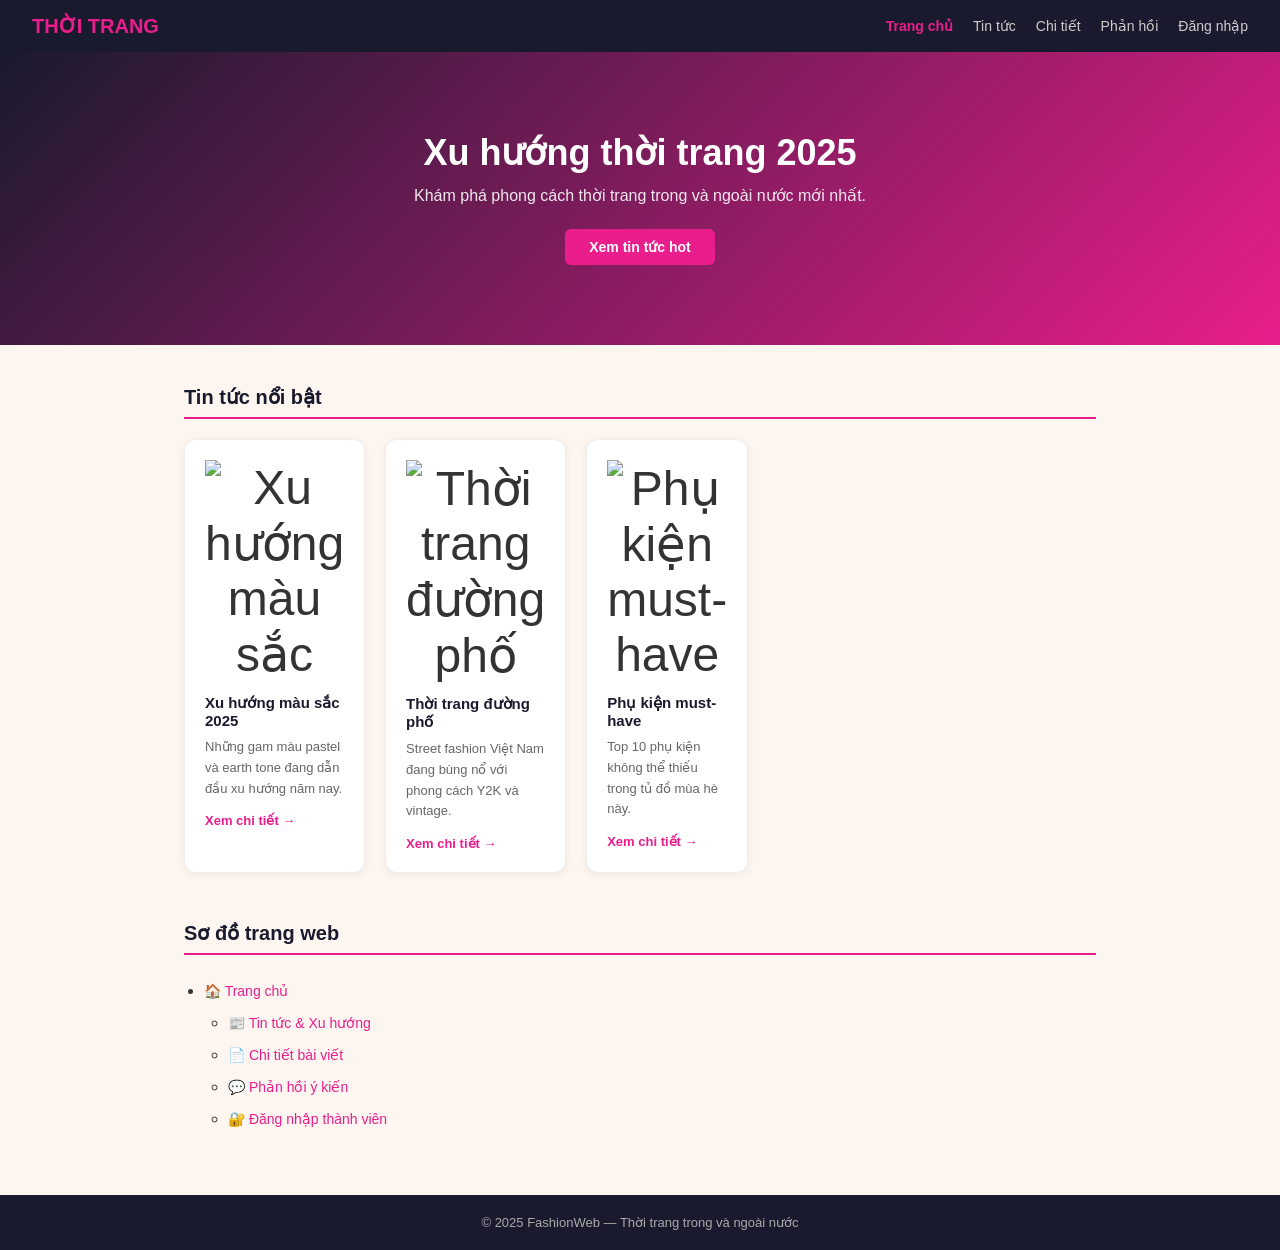
==== index.html @ de52cd6a "Update index.html" ====
<!DOCTYPE html>
<html lang="vi">
<head>
  <meta charset="UTF-8">
  <meta name="viewport" content="width=device-width, initial-scale=1.0">
  <title>FashionWeb - Trang chủ</title>
  <link rel="stylesheet" href="css/style.css">
</head>
<body>

  <header class="site-header">
    <div class="brand">THỜI TRANG</div>
    <nav class="main-nav">
      <a href="index.html" class="active">Trang chủ</a>
      <a href="news.html">Tin tức</a>
      <a href="detail.html">Chi tiết</a>
      <a href="comment.html">Phản hồi</a>
      <a href="login.html">Đăng nhập</a>
    </nav>
  </header>

  <section class="hero">
    <h1>Xu hướng thời trang 2025</h1>
    <p>Khám phá phong cách thời trang trong và ngoài nước mới nhất.</p>
    <a href="news.html" class="btn">Xem tin tức hot</a>
  </section>

  <main class="container">

    <section class="section">
      <h2>Tin tức nổi bật</h2>
      <div class="card-grid">
        <div class="card-grid">
        <div class="card">
          <div class="card-img"><img src="vay-thoi-trang.jpg" alt="Xu hướng màu sắc"></div>
          <h3>Xu hướng màu sắc 2025</h3>
          <p>Những gam màu pastel và earth tone đang dẫn đầu xu hướng năm nay.</p>
          <a href="detail.html" class="btn-link">Xem chi tiết →</a>
        </div>
        <div class="card">
          <div class="card-img"><img src="giay-streetwear.jpg" alt="Thời trang đường phố"></div>
          <h3>Thời trang đường phố</h3>
          <p>Street fashion Việt Nam đang bùng nổ với phong cách Y2K và vintage.</p>
          <a href="detail.html" class="btn-link">Xem chi tiết →</a>
        </div>
        <div class="card">
          <div class="card-img"><img src="mu-phu-kien.jpg" alt="Phụ kiện must-have"></div>
          <h3>Phụ kiện must-have</h3>
          <p>Top 10 phụ kiện không thể thiếu trong tủ đồ mùa hè này.</p>
          <a href="detail.html" class="btn-link">Xem chi tiết →</a>
        </div>
      </div>
    </section>

    <section class="section">
      <h2>Sơ đồ trang web</h2>
      <ul class="sitemap">
        <li><a href="index.html">🏠 Trang chủ</a>
          <ul>
            <li><a href="news.html">📰 Tin tức & Xu hướng</a></li>
            <li><a href="detail.html">📄 Chi tiết bài viết</a></li>
            <li><a href="comment.html">💬 Phản hồi ý kiến</a></li>
            <li><a href="login.html">🔐 Đăng nhập thành viên</a></li>
          </ul>
        </li>
      </ul>
    </section>

  </main>

  <footer class="site-footer">
    <p>© 2025 FashionWeb — Thời trang trong và ngoài nước</p>
  </footer>

  <script src="https://code.jquery.com/jquery-3.7.1.min.js"></script>
  <script src="js/script.js"></script>
</body>
</html>
---- css/style.css ----
* {
  box-sizing: border-box;
  margin: 0;
  padding: 0;
}

body {
  font-family: Arial, sans-serif;
  background: #fdf6f0;
  color: #333;
}

/* Header */
.site-header {
  background: #1a1a2e;
  color: #fff;
  padding: 14px 32px;
  display: flex;
  justify-content: space-between;
  align-items: center;
  position: sticky;
  top: 0;
  z-index: 100;
}

.brand {
  font-size: 20px;
  font-weight: bold;
  color: #e91e8c;
}

.main-nav {
  display: flex;
  gap: 20px;
}

.main-nav a {
  color: #ccc;
  text-decoration: none;
  font-size: 14px;
  transition: color 0.2s;
}

.main-nav a:hover,
.main-nav a.active {
  color: #e91e8c;
  font-weight: bold;
}

/* Hero */
.hero {
  background: linear-gradient(135deg, #1a1a2e, #e91e8c);
  color: #fff;
  text-align: center;
  padding: 80px 32px;
}

.hero h1 {
  font-size: 36px;
  margin-bottom: 12px;
}

.hero p {
  font-size: 16px;
  opacity: 0.9;
  margin-bottom: 24px;
}

/* Container */
.container {
  max-width: 960px;
  margin: 40px auto;
  padding: 0 24px;
}

.page-title {
  font-size: 26px;
  color: #1a1a2e;
  margin-bottom: 24px;
  border-left: 4px solid #e91e8c;
  padding-left: 12px;
}

.section {
  margin-bottom: 48px;
}

.section h2 {
  font-size: 20px;
  color: #1a1a2e;
  margin-bottom: 20px;
  border-bottom: 2px solid #e91e8c;
  padding-bottom: 8px;
}

/* Buttons */
.btn {
  display: inline-block;
  padding: 10px 24px;
  background: #e91e8c;
  color: #fff;
  border: none;
  border-radius: 6px;
  font-size: 14px;
  font-weight: bold;
  cursor: pointer;
  text-decoration: none;
  transition: background 0.2s;
}

.btn:hover {
  background: #c2185b;
}

.btn-link {
  color: #e91e8c;
  text-decoration: none;
  font-size: 13px;
  font-weight: bold;
}

.btn-link:hover {
  text-decoration: underline;
}

/* Card grid */
.card-grid {
  display: grid;
  grid-template-columns: repeat(3, 1fr);
  gap: 20px;
}

.card {
  background: #fff;
  border: 1px solid #eee;
  border-radius: 12px;
  padding: 20px;
  box-shadow: 0 2px 8px rgba(0,0,0,0.06);
  transition: transform 0.2s;
}

.card:hover {
  transform: translateY(-4px);
}

.card-img {
  font-size: 48px;
  text-align: center;
  margin-bottom: 12px;
}

.card h3 {
  font-size: 15px;
  color: #1a1a2e;
  margin-bottom: 8px;
}

.card p {
  font-size: 13px;
  color: #666;
  line-height: 1.6;
  margin-bottom: 12px;
}

/* Sitemap */
.sitemap {
  padding-left: 20px;
  line-height: 2;
}

.sitemap ul {
  padding-left: 24px;
}

.sitemap a {
  color: #e91e8c;
  text-decoration: none;
  font-size: 14px;
}

.sitemap a:hover {
  text-decoration: underline;
}

/* Filter */
.filter-bar {
  display: flex;
  gap: 10px;
  flex-wrap: wrap;
  margin-bottom: 24px;
}

.filter-btn {
  padding: 7px 18px;
  border: 2px solid #1a1a2e;
  border-radius: 20px;
  background: transparent;
  color: #1a1a2e;
  font-size: 13px;
  font-weight: bold;
  cursor: pointer;
  transition: all 0.2s;
}

.filter-btn:hover,
.filter-btn.active-filter {
  background: #e91e8c;
  border-color: #e91e8c;
  color: #fff;
}

/* News grid */
.news-grid {
  display: grid;
  grid-template-columns: repeat(2, 1fr);
  gap: 20px;
}

.news-card {
  background: #fff;
  border: 1px solid #eee;
  border-radius: 12px;
  overflow: hidden;
  box-shadow: 0 2px 8px rgba(0,0,0,0.06);
  transition: transform 0.2s;
}

.news-card:hover {
  transform: translateY(-4px);
}

.news-img {
  background: #fce4ec;
  font-size: 48px;
  text-align: center;
  padding: 24px;
}

.news-body {
  padding: 16px;
}

.news-tag {
  background: #e91e8c;
  color: #fff;
  font-size: 11px;
  padding: 2px 8px;
  border-radius: 10px;
  margin-bottom: 8px;
  display: inline-block;
}

.news-body h3 {
  font-size: 15px;
  color: #1a1a2e;
  margin: 8px 0;
}

.news-body p {
  font-size: 13px;
  color: #666;
  line-height: 1.6;
  margin-bottom: 10px;
}

/* Article */
.article {
  background: #fff;
  border-radius: 12px;
  padding: 32px;
  box-shadow: 0 2px 12px rgba(0,0,0,0.07);
}

.article-title {
  font-size: 28px;
  color: #1a1a2e;
  margin-bottom: 8px;
}

.article-meta {
  font-size: 13px;
  color: #999;
  margin-bottom: 20px;
}

.article-img {
  background: #fce4ec;
  font-size: 80px;
  text-align: center;
  padding: 40px;
  border-radius: 10px;
  margin-bottom: 24px;
}

.article-body h2 {
  font-size: 18px;
  color: #e91e8c;
  margin: 20px 0 8px;
}

.article-body p {
  font-size: 14px;
  color: #555;
  line-height: 1.8;
  margin-bottom: 12px;
}

.article-related {
  background: #fdf6f0;
  border-radius: 8px;
  padding: 16px 20px;
  margin: 24px 0;
}

.article-related h3 {
  font-size: 15px;
  color: #1a1a2e;
  margin-bottom: 10px;
}

.article-related ul {
  padding-left: 18px;
}

.article-related li {
  margin-bottom: 6px;
}

.article-related a {
  color: #e91e8c;
  text-decoration: none;
  font-size: 14px;
}

.article-actions {
  display: flex;
  gap: 12px;
  margin-top: 20px;
}

/* Comment */
.comment-wrapper {
  display: grid;
  grid-template-columns: 1fr 1fr;
  gap: 32px;
}

.comment-form {
  background: #fff;
  border-radius: 12px;
  padding: 24px;
  box-shadow: 0 2px 8px rgba(0,0,0,0.06);
  display: flex;
  flex-direction: column;
  gap: 10px;
}

.comment-form label {
  font-size: 13px;
  font-weight: bold;
  color: #1a1a2e;
}

.comment-form input,
.comment-form select,
.comment-form textarea {
  padding: 8px 12px;
  border: 1px solid #ddd;
  border-radius: 6px;
  font-size: 14px;
  font-family: inherit;
}

.comment-form input[type="submit"] {
  background: #e91e8c;
  color: #fff;
  border: none;
  cursor: pointer;
  font-weight: bold;
  transition: background 0.2s;
}

.comment-form input[type="submit"]:hover {
  background: #c2185b;
}

#formMsg {
  font-size: 13px;
  font-weight: bold;
  min-height: 16px;
}

.comment-list h3 {
  font-size: 16px;
  color: #1a1a2e;
  margin-bottom: 16px;
  border-bottom: 2px solid #e91e8c;
  padding-bottom: 8px;
}

.comment-item {
  background: #fff;
  border-radius: 10px;
  padding: 14px 16px;
  margin-bottom: 12px;
  box-shadow: 0 2px 6px rgba(0,0,0,0.05);
}

.comment-author {
  font-weight: bold;
  color: #1a1a2e;
  font-size: 14px;
  margin-bottom: 4px;
}

.comment-topic {
  font-size: 12px;
  color: #e91e8c;
  margin-bottom: 6px;
}

.comment-text {
  font-size: 13px;
  color: #555;
  line-height: 1.6;
}

/* Login */
.login-box {
  max-width: 420px;
  margin: 0 auto;
  background: #fff;
  border-radius: 16px;
  padding: 36px;
  box-shadow: 0 4px 20px rgba(0,0,0,0.08);
  text-align: center;
}

.login-box h1 {
  font-size: 24px;
  color: #1a1a2e;
  margin-bottom: 8px;
}

.login-box > p {
  font-size: 13px;
  color: #888;
  margin-bottom: 24px;
}

.login-form {
  display: flex;
  flex-direction: column;
  gap: 10px;
  text-align: left;
}

.login-form label {
  font-size: 13px;
  font-weight: bold;
  color: #1a1a2e;
}

.login-form input[type="text"],
.login-form input[type="password"] {
  padding: 10px 12px;
  border: 1px solid #ddd;
  border-radius: 8px;
  font-size: 14px;
  width: 100%;
}

.login-options {
  display: flex;
  justify-content: space-between;
  align-items: center;
  font-size: 13px;
}

.login-options a {
  color: #e91e8c;
  text-decoration: none;
}

.login-form input[type="submit"] {
  background: #e91e8c;
  color: #fff;
  border: none;
  padding: 12px;
  border-radius: 8px;
  font-size: 15px;
  font-weight: bold;
  cursor: pointer;
  width: 100%;
  transition: background 0.2s;
}

.login-form input[type="submit"]:hover {
  background: #c2185b;
}

#loginMsg {
  font-size: 13px;
  font-weight: bold;
  min-height: 16px;
  text-align: center;
}

.register-link {
  margin-top: 16px;
  font-size: 13px;
  color: #888;
}

.register-link a {
  color: #e91e8c;
  text-decoration: none;
  font-weight: bold;
}

/* Footer */
.site-footer {
  background: #1a1a2e;
  color: #aaa;
  text-align: center;
  padding: 20px;
  font-size: 13px;
  margin-top: 60px;
}

/* Responsive */
@media (max-width: 768px) {
  .card-grid { grid-template-columns: 1fr; }
  .news-grid { grid-template-columns: 1fr; }
  .comment-wrapper { grid-template-columns: 1fr; }
  .site-header { flex-direction: column; gap: 12px; }
  .main-nav { flex-wrap: wrap; justify-content: center; }
}
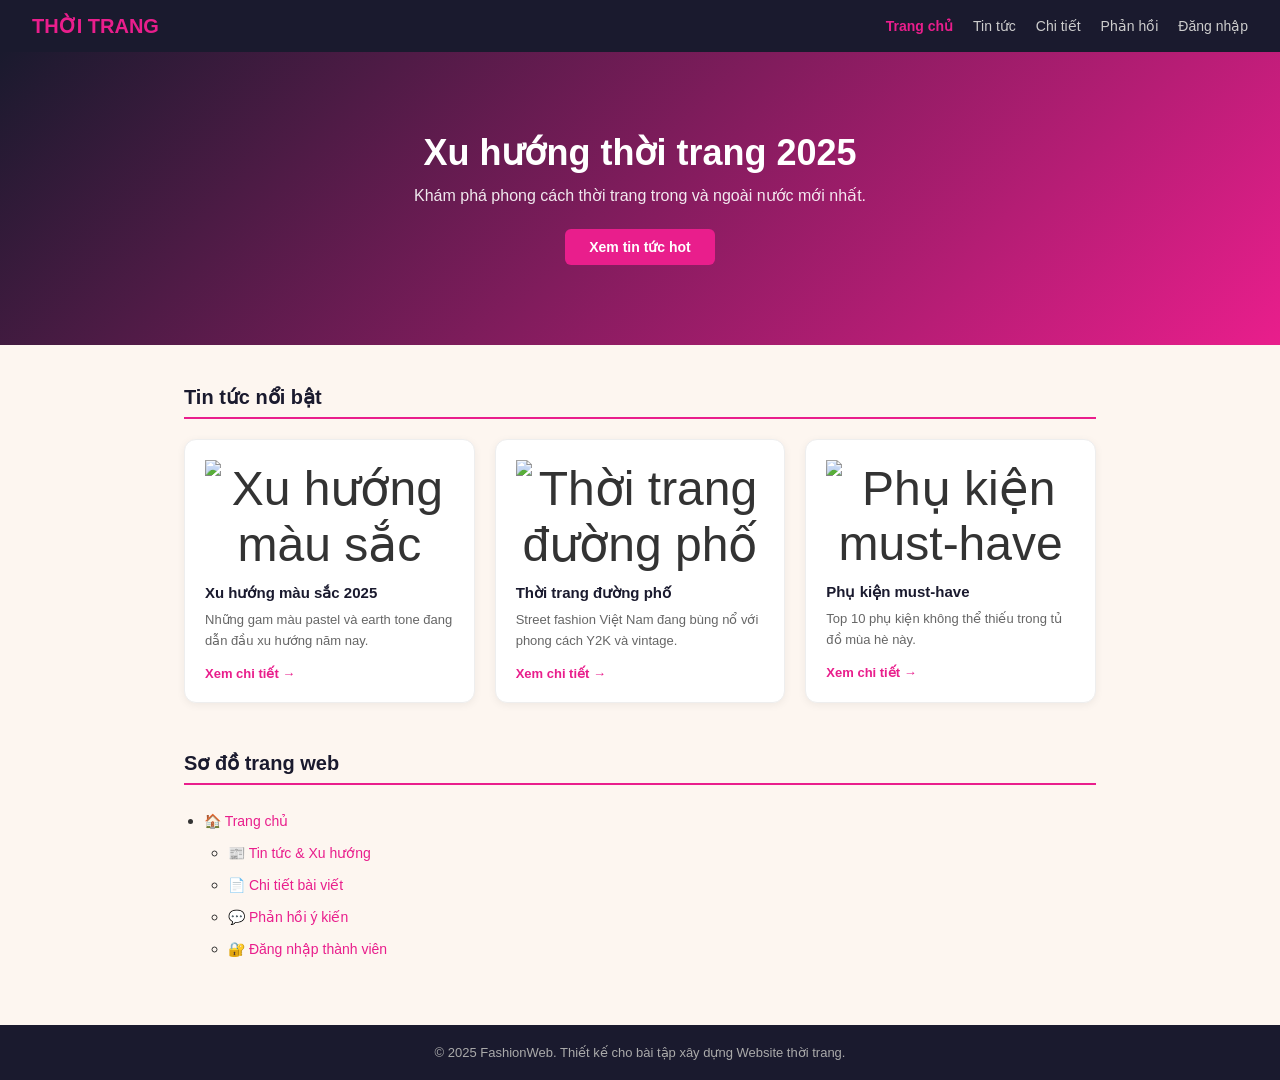
==== commit f5c35c5b: "Update index.html" ====
--- a/index.html
+++ b/index.html
@@ -30,21 +30,26 @@
     <section class="section">
       <h2>Tin tức nổi bật</h2>
       <div class="card-grid">
-        <div class="card-grid">
         <div class="card">
-          <div class="card-img"><img src="vay-thoi-trang.jpg" alt="Xu hướng màu sắc"></div>
+          <div class="card-img">
+            <img src="vay-thoi-trang.jpg" alt="Xu hướng màu sắc">
+          </div>
           <h3>Xu hướng màu sắc 2025</h3>
           <p>Những gam màu pastel và earth tone đang dẫn đầu xu hướng năm nay.</p>
           <a href="detail.html" class="btn-link">Xem chi tiết →</a>
         </div>
         <div class="card">
-          <div class="card-img"><img src="giay-streetwear.jpg" alt="Thời trang đường phố"></div>
+          <div class="card-img">
+            <img src="giay-streetwear.jpg" alt="Thời trang đường phố">
+          </div>
           <h3>Thời trang đường phố</h3>
           <p>Street fashion Việt Nam đang bùng nổ với phong cách Y2K và vintage.</p>
           <a href="detail.html" class="btn-link">Xem chi tiết →</a>
         </div>
         <div class="card">
-          <div class="card-img"><img src="mu-phu-kien.jpg" alt="Phụ kiện must-have"></div>
+          <div class="card-img">
+            <img src="mu-phu-kien.jpg" alt="Phụ kiện must-have">
+          </div>
           <h3>Phụ kiện must-have</h3>
           <p>Top 10 phụ kiện không thể thiếu trong tủ đồ mùa hè này.</p>
           <a href="detail.html" class="btn-link">Xem chi tiết →</a>
@@ -69,10 +74,10 @@
   </main>
 
   <footer class="site-footer">
-    <p>© 2025 FashionWeb — Thời trang trong và ngoài nước</p>
+    <p>&copy; 2025 FashionWeb. Thiết kế cho bài tập xây dựng Website thời trang.</p>
   </footer>
 
   <script src="https://code.jquery.com/jquery-3.7.1.min.js"></script>
-  <script src="js/script.js"></script>
+  <script src="script.js"></script>
 </body>
 </html>
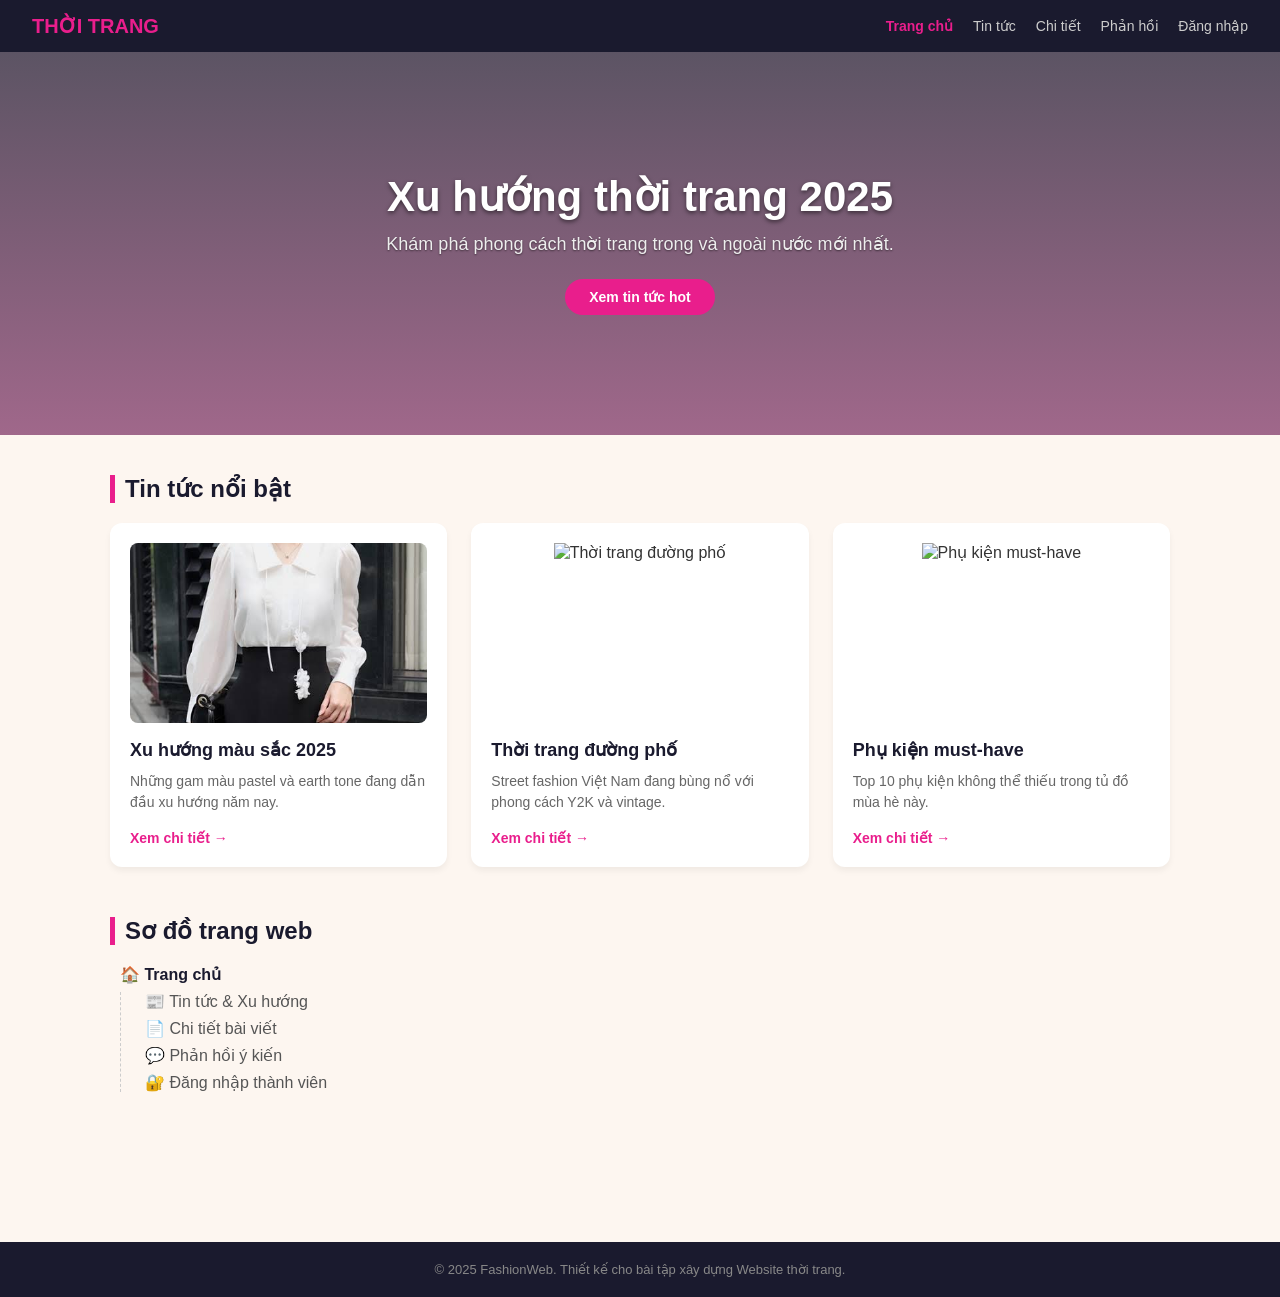
==== commit b1a67639: "Update index.html" ====
--- a/index.html
+++ b/index.html
@@ -32,7 +32,7 @@
       <div class="card-grid">
         <div class="card">
           <div class="card-img">
-            <img src="vay-thoi-trang.jpg" alt="Xu hướng màu sắc">
+            <img src="img/vaythoitrang.jpg" alt="Xu hướng màu sắc">
           </div>
           <h3>Xu hướng màu sắc 2025</h3>
           <p>Những gam màu pastel và earth tone đang dẫn đầu xu hướng năm nay.</p>
@@ -78,6 +78,6 @@
   </footer>
 
   <script src="https://code.jquery.com/jquery-3.7.1.min.js"></script>
-  <script src="script.js"></script>
+  <script src="js/script.js"></script>
 </body>
 </html>
--- a/css/style.css
+++ b/css/style.css
@@ -47,64 +47,115 @@
   font-weight: bold;
 }
 
-/* Hero */
+/* Hero - ĐÃ SỬA: Chèn ảnh nền mờ giống trang mẫu */
 .hero {
-  background: linear-gradient(135deg, #1a1a2e, #e91e8c);
+  background: linear-gradient(rgba(26, 26, 46, 0.75), rgba(233, 30, 140, 0.55)), url('anh-nen-banner.jpg');
+  background-size: cover;
+  background-position: center;
+  background-attachment: fixed;
   color: #fff;
   text-align: center;
-  padding: 80px 32px;
+  padding: 120px 32px;
 }
 
 .hero h1 {
-  font-size: 36px;
+  font-size: 42px;
   margin-bottom: 12px;
+  text-shadow: 0 2px 4px rgba(0,0,0,0.5);
 }
 
 .hero p {
-  font-size: 16px;
-  opacity: 0.9;
+  font-size: 18px;
   margin-bottom: 24px;
+  color: #eee;
+  text-shadow: 0 1px 2px rgba(0,0,0,0.5);
 }
 
 /* Container */
 .container {
-  max-width: 960px;
-  margin: 40px auto;
-  padding: 0 24px;
-}
-
-.page-title {
-  font-size: 26px;
-  color: #1a1a2e;
-  margin-bottom: 24px;
-  border-left: 4px solid #e91e8c;
-  padding-left: 12px;
-}
-
+  max-width: 1100px;
+  margin: 0 auto;
+  padding: 40px 20px;
+}
+
+/* Sections */
 .section {
-  margin-bottom: 48px;
+  margin-bottom: 50px;
 }
 
 .section h2 {
-  font-size: 20px;
+  font-size: 24px;
   color: #1a1a2e;
   margin-bottom: 20px;
-  border-bottom: 2px solid #e91e8c;
-  padding-bottom: 8px;
+  border-left: 5px solid #e91e8c;
+  padding-left: 10px;
+}
+
+/* Cards Grid */
+.card-grid {
+  display: grid;
+  grid-template-columns: repeat(3, 1fr);
+  gap: 24px;
+}
+
+.card {
+  background: #fff;
+  border-radius: 12px;
+  padding: 20px;
+  box-shadow: 0 4px 6px rgba(0,0,0,0.05);
+  transition: transform 0.3s, box-shadow 0.3s;
+}
+
+.card:hover {
+  transform: translateY(-5px);
+  box-shadow: 0 12px 20px rgba(0,0,0,0.1);
+}
+
+/* ĐÃ SỬA: Định dạng cho hình ảnh của Card */
+.card-img {
+  text-align: center;
+  margin-bottom: 16px;
+  height: 180px;
+  overflow: hidden;
+  border-radius: 8px;
+}
+
+.card-img img {
+  width: 100%;
+  height: 100%;
+  object-fit: cover;
+  transition: transform 0.3s;
+}
+
+.card:hover .card-img img {
+  transform: scale(1.05);
+}
+
+.card h3 {
+  font-size: 18px;
+  color: #1a1a2e;
+  margin-bottom: 10px;
+}
+
+.card p {
+  font-size: 14px;
+  color: #666;
+  line-height: 1.5;
+  margin-bottom: 16px;
 }
 
 /* Buttons */
 .btn {
   display: inline-block;
-  padding: 10px 24px;
   background: #e91e8c;
   color: #fff;
+  padding: 10px 24px;
+  border-radius: 25px;
+  text-decoration: none;
+  font-size: 14px;
+  font-weight: bold;
   border: none;
-  border-radius: 6px;
-  font-size: 14px;
-  font-weight: bold;
   cursor: pointer;
-  text-decoration: none;
   transition: background 0.2s;
 }
 
@@ -115,7 +166,7 @@
 .btn-link {
   color: #e91e8c;
   text-decoration: none;
-  font-size: 13px;
+  font-size: 14px;
   font-weight: bold;
 }
 
@@ -123,292 +174,270 @@
   text-decoration: underline;
 }
 
-/* Card grid */
-.card-grid {
-  display: grid;
-  grid-template-columns: repeat(3, 1fr);
-  gap: 20px;
-}
-
-.card {
-  background: #fff;
-  border: 1px solid #eee;
-  border-radius: 12px;
-  padding: 20px;
-  box-shadow: 0 2px 8px rgba(0,0,0,0.06);
-  transition: transform 0.2s;
-}
-
-.card:hover {
-  transform: translateY(-4px);
-}
-
-.card-img {
-  font-size: 48px;
-  text-align: center;
-  margin-bottom: 12px;
-}
-
-.card h3 {
-  font-size: 15px;
-  color: #1a1a2e;
-  margin-bottom: 8px;
-}
-
-.card p {
-  font-size: 13px;
-  color: #666;
-  line-height: 1.6;
-  margin-bottom: 12px;
-}
-
 /* Sitemap */
 .sitemap {
-  padding-left: 20px;
-  line-height: 2;
+  list-style: none;
+  padding-left: 10px;
+}
+
+.sitemap li {
+  margin: 8px 0;
+}
+
+.sitemap a {
+  color: #1a1a2e;
+  text-decoration: none;
+  font-weight: bold;
 }
 
 .sitemap ul {
+  list-style: none;
   padding-left: 24px;
-}
-
-.sitemap a {
-  color: #e91e8c;
-  text-decoration: none;
-  font-size: 14px;
+  border-left: 1px dashed #ccc;
+  margin-top: 6px;
+}
+
+.sitemap ul a {
+  font-weight: normal;
+  color: #555;
 }
 
 .sitemap a:hover {
-  text-decoration: underline;
-}
-
-/* Filter */
+  color: #e91e8c;
+}
+
+/* News Page */
+.page-title {
+  text-align: center;
+  margin-bottom: 30px;
+  color: #1a1a2e;
+}
+
 .filter-bar {
   display: flex;
-  gap: 10px;
-  flex-wrap: wrap;
-  margin-bottom: 24px;
+  justify-content: center;
+  gap: 12px;
+  margin-bottom: 40px;
 }
 
 .filter-btn {
-  padding: 7px 18px;
-  border: 2px solid #1a1a2e;
+  background: #fff;
+  border: 1px solid #ddd;
+  padding: 8px 18px;
   border-radius: 20px;
-  background: transparent;
-  color: #1a1a2e;
-  font-size: 13px;
-  font-weight: bold;
   cursor: pointer;
+  font-size: 14px;
   transition: all 0.2s;
 }
 
 .filter-btn:hover,
 .filter-btn.active-filter {
-  background: #e91e8c;
-  border-color: #e91e8c;
+  background: #1a1a2e;
   color: #fff;
-}
-
-/* News grid */
+  border-color: #1a1a2e;
+}
+
 .news-grid {
-  display: grid;
-  grid-template-columns: repeat(2, 1fr);
-  gap: 20px;
+  display: flex;
+  flex-direction: column;
+  gap: 24px;
 }
 
 .news-card {
+  display: flex;
   background: #fff;
-  border: 1px solid #eee;
   border-radius: 12px;
   overflow: hidden;
-  box-shadow: 0 2px 8px rgba(0,0,0,0.06);
-  transition: transform 0.2s;
-}
-
-.news-card:hover {
-  transform: translateY(-4px);
-}
-
+  box-shadow: 0 4px 6px rgba(0,0,0,0.05);
+}
+
+/* ĐÃ SỬA: Định dạng khối ảnh bài viết tin tức */
 .news-img {
-  background: #fce4ec;
-  font-size: 48px;
-  text-align: center;
-  padding: 24px;
+  width: 240px;
+  height: 160px;
+  flex-shrink: 0;
+  overflow: hidden;
+}
+
+.news-img img {
+  width: 100%;
+  height: 100%;
+  object-fit: cover;
 }
 
 .news-body {
-  padding: 16px;
+  padding: 20px;
+  display: flex;
+  flex-direction: column;
+  justify-content: center;
 }
 
 .news-tag {
-  background: #e91e8c;
-  color: #fff;
+  align-self: flex-start;
+  background: #fdf6f0;
+  color: #e91e8c;
   font-size: 11px;
-  padding: 2px 8px;
-  border-radius: 10px;
+  font-weight: bold;
+  padding: 4px 8px;
+  border-radius: 4px;
   margin-bottom: 8px;
-  display: inline-block;
+  text-transform: uppercase;
 }
 
 .news-body h3 {
-  font-size: 15px;
-  color: #1a1a2e;
-  margin: 8px 0;
+  font-size: 18px;
+  color: #1a1a2e;
+  margin-bottom: 8px;
 }
 
 .news-body p {
-  font-size: 13px;
+  font-size: 14px;
   color: #666;
-  line-height: 1.6;
-  margin-bottom: 10px;
-}
-
-/* Article */
+  margin-bottom: 12px;
+  line-height: 1.4;
+}
+
+/* Detail Page */
 .article {
   background: #fff;
+  padding: 32px;
   border-radius: 12px;
-  padding: 32px;
-  box-shadow: 0 2px 12px rgba(0,0,0,0.07);
+  box-shadow: 0 4px 6px rgba(0,0,0,0.05);
 }
 
 .article-title {
-  font-size: 28px;
-  color: #1a1a2e;
-  margin-bottom: 8px;
+  font-size: 32px;
+  color: #1a1a2e;
+  margin-bottom: 10px;
 }
 
 .article-meta {
   font-size: 13px;
-  color: #999;
-  margin-bottom: 20px;
-}
-
+  color: #888;
+  margin-bottom: 24px;
+}
+
+/* ĐÃ SỬA: Khung ảnh đại diện bài viết lớn trang Chi tiết */
 .article-img {
-  background: #fce4ec;
-  font-size: 80px;
-  text-align: center;
-  padding: 40px;
-  border-radius: 10px;
+  width: 100%;
+  max-height: 400px;
+  overflow: hidden;
+  border-radius: 8px;
   margin-bottom: 24px;
 }
 
+.article-img img {
+  width: 100%;
+  height: 100%;
+  object-fit: cover;
+}
+
+.article-body {
+  font-size: 16px;
+  line-height: 1.6;
+  color: #444;
+}
+
+.article-body p {
+  margin-bottom: 16px;
+}
+
 .article-body h2 {
+  font-size: 20px;
+  color: #1a1a2e;
+  margin: 24px 0 12px 0;
+}
+
+.article-related {
+  margin-top: 40px;
+  padding-top: 24px;
+  border-top: 1px solid #eee;
+}
+
+.article-related h3 {
   font-size: 18px;
-  color: #e91e8c;
-  margin: 20px 0 8px;
-}
-
-.article-body p {
-  font-size: 14px;
-  color: #555;
-  line-height: 1.8;
   margin-bottom: 12px;
 }
 
-.article-related {
-  background: #fdf6f0;
-  border-radius: 8px;
-  padding: 16px 20px;
-  margin: 24px 0;
-}
-
-.article-related h3 {
-  font-size: 15px;
-  color: #1a1a2e;
-  margin-bottom: 10px;
-}
-
 .article-related ul {
-  padding-left: 18px;
+  list-style: none;
 }
 
 .article-related li {
-  margin-bottom: 6px;
+  margin: 8px 0;
 }
 
 .article-related a {
-  color: #e91e8c;
+  color: #444;
   text-decoration: none;
   font-size: 14px;
 }
 
+.article-related a:hover {
+  color: #e91e8c;
+  text-decoration: underline;
+}
+
 .article-actions {
-  display: flex;
-  gap: 12px;
-  margin-top: 20px;
-}
-
-/* Comment */
+  margin-top: 30px;
+  display: flex;
+  gap: 16px;
+}
+
+/* Comment Page */
 .comment-wrapper {
   display: grid;
   grid-template-columns: 1fr 1fr;
-  gap: 32px;
+  gap: 40px;
+  background: #fff;
+  padding: 32px;
+  border-radius: 12px;
+  box-shadow: 0 4px 6px rgba(0,0,0,0.05);
 }
 
 .comment-form {
-  background: #fff;
-  border-radius: 12px;
-  padding: 24px;
-  box-shadow: 0 2px 8px rgba(0,0,0,0.06);
   display: flex;
   flex-direction: column;
-  gap: 10px;
+  gap: 14px;
 }
 
 .comment-form label {
-  font-size: 13px;
-  font-weight: bold;
-  color: #1a1a2e;
-}
-
-.comment-form input,
+  font-size: 14px;
+  font-weight: bold;
+  color: #1a1a2e;
+}
+
+.comment-form input[type="text"],
+.comment-form input[type="email"],
 .comment-form select,
 .comment-form textarea {
-  padding: 8px 12px;
+  padding: 10px;
   border: 1px solid #ddd;
   border-radius: 6px;
   font-size: 14px;
-  font-family: inherit;
-}
-
-.comment-form input[type="submit"] {
-  background: #e91e8c;
-  color: #fff;
-  border: none;
-  cursor: pointer;
-  font-weight: bold;
-  transition: background 0.2s;
-}
-
-.comment-form input[type="submit"]:hover {
-  background: #c2185b;
+  width: 100%;
 }
 
 #formMsg {
   font-size: 13px;
   font-weight: bold;
-  min-height: 16px;
 }
 
 .comment-list h3 {
-  font-size: 16px;
-  color: #1a1a2e;
   margin-bottom: 16px;
-  border-bottom: 2px solid #e91e8c;
-  padding-bottom: 8px;
+  color: #1a1a2e;
 }
 
 .comment-item {
-  background: #fff;
-  border-radius: 10px;
-  padding: 14px 16px;
+  background: #fdf6f0;
+  padding: 14px;
+  border-radius: 8px;
   margin-bottom: 12px;
-  box-shadow: 0 2px 6px rgba(0,0,0,0.05);
+  border-left: 4px solid #1a1a2e;
 }
 
 .comment-author {
   font-weight: bold;
-  color: #1a1a2e;
   font-size: 14px;
   margin-bottom: 4px;
 }
@@ -420,38 +449,37 @@
 }
 
 .comment-text {
-  font-size: 13px;
-  color: #555;
-  line-height: 1.6;
-}
-
-/* Login */
+  font-size: 14px;
+  line-height: 1.4;
+}
+
+/* Login Page */
 .login-box {
-  max-width: 420px;
-  margin: 0 auto;
+  max-width: 450px;
+  margin: 40px auto;
   background: #fff;
-  border-radius: 16px;
-  padding: 36px;
-  box-shadow: 0 4px 20px rgba(0,0,0,0.08);
+  padding: 40px 32px;
+  border-radius: 12px;
+  box-shadow: 0 4px 10px rgba(0,0,0,0.08);
   text-align: center;
 }
 
 .login-box h1 {
   font-size: 24px;
   color: #1a1a2e;
-  margin-bottom: 8px;
-}
-
-.login-box > p {
-  font-size: 13px;
-  color: #888;
-  margin-bottom: 24px;
+  margin-bottom: 10px;
+}
+
+.login-box p {
+  font-size: 14px;
+  color: #666;
+  margin-bottom: 30px;
 }
 
 .login-form {
   display: flex;
   flex-direction: column;
-  gap: 10px;
+  gap: 16px;
   text-align: left;
 }
 
@@ -502,37 +530,15 @@
 #loginMsg {
   font-size: 13px;
   font-weight: bold;
-  min-height: 16px;
   text-align: center;
-}
-
-.register-link {
-  margin-top: 16px;
-  font-size: 13px;
-  color: #888;
-}
-
-.register-link a {
-  color: #e91e8c;
-  text-decoration: none;
-  font-weight: bold;
 }
 
 /* Footer */
 .site-footer {
   background: #1a1a2e;
-  color: #aaa;
+  color: #888;
   text-align: center;
   padding: 20px;
   font-size: 13px;
   margin-top: 60px;
 }
-
-/* Responsive */
-@media (max-width: 768px) {
-  .card-grid { grid-template-columns: 1fr; }
-  .news-grid { grid-template-columns: 1fr; }
-  .comment-wrapper { grid-template-columns: 1fr; }
-  .site-header { flex-direction: column; gap: 12px; }
-  .main-nav { flex-wrap: wrap; justify-content: center; }
-}
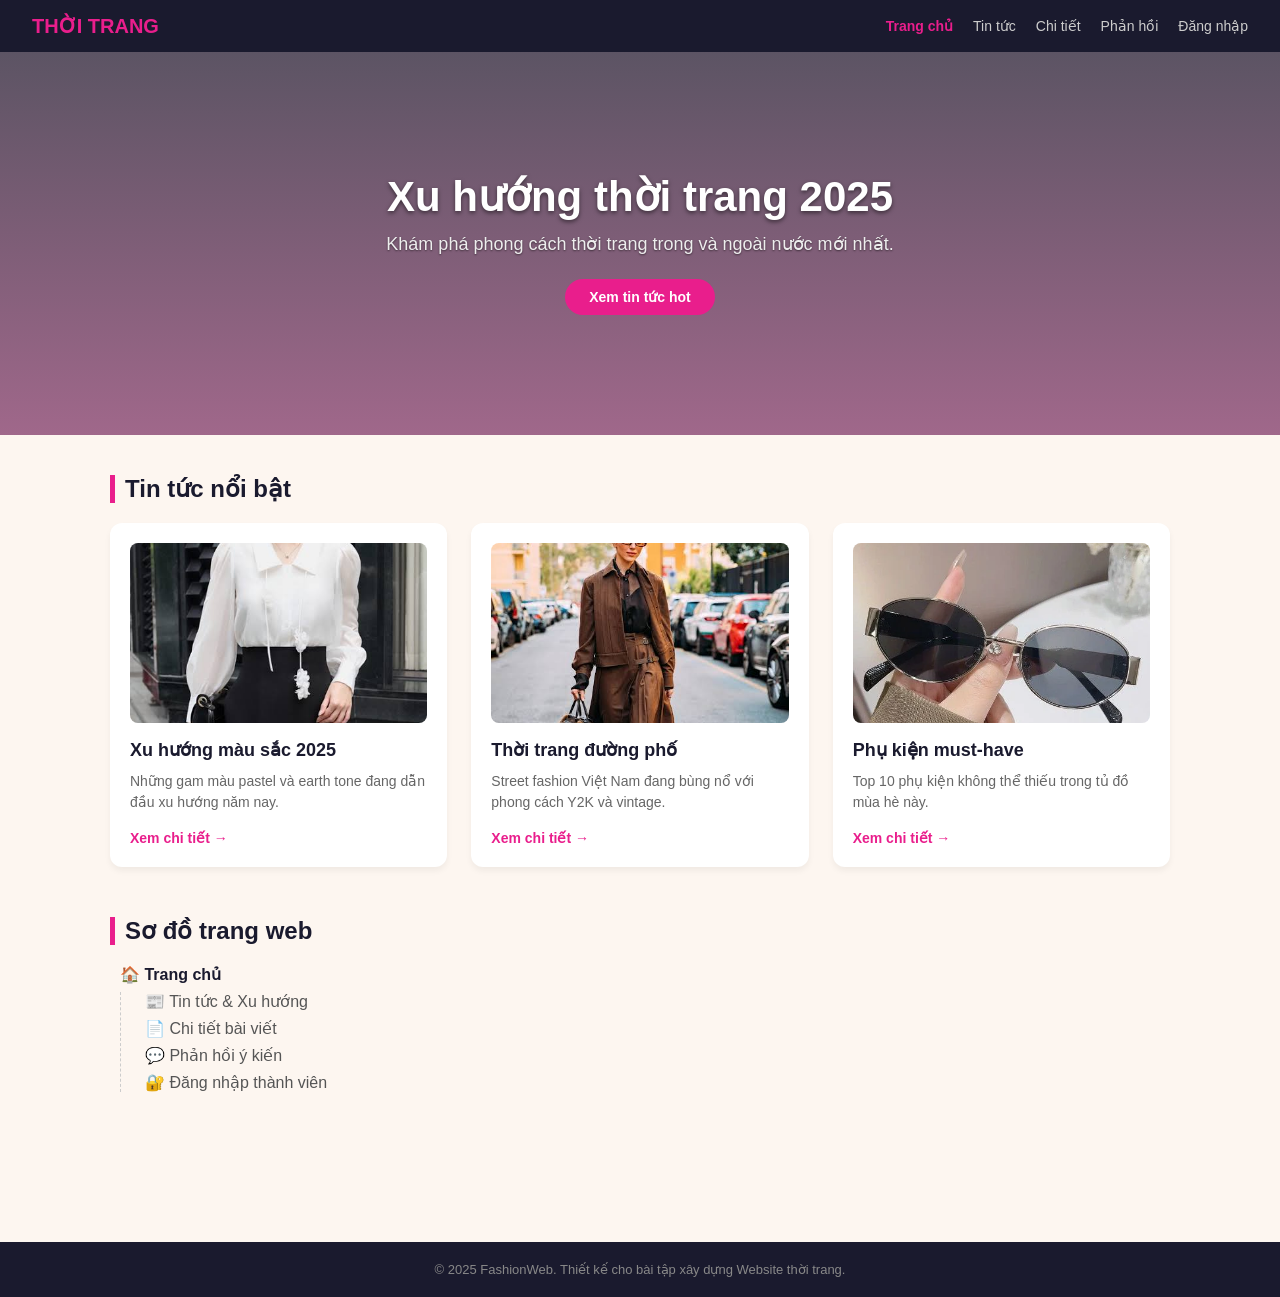
==== commit d563f55c: "Update index.html" ====
--- a/index.html
+++ b/index.html
@@ -40,7 +40,7 @@
         </div>
         <div class="card">
           <div class="card-img">
-            <img src="giay-streetwear.jpg" alt="Thời trang đường phố">
+            <img src="img/thoitrangduongpho.jpg" alt="Thời trang đường phố">
           </div>
           <h3>Thời trang đường phố</h3>
           <p>Street fashion Việt Nam đang bùng nổ với phong cách Y2K và vintage.</p>
@@ -48,7 +48,7 @@
         </div>
         <div class="card">
           <div class="card-img">
-            <img src="mu-phu-kien.jpg" alt="Phụ kiện must-have">
+            <img src="img/matkinh.jpg" alt="Phụ kiện must-have">
           </div>
           <h3>Phụ kiện must-have</h3>
           <p>Top 10 phụ kiện không thể thiếu trong tủ đồ mùa hè này.</p>
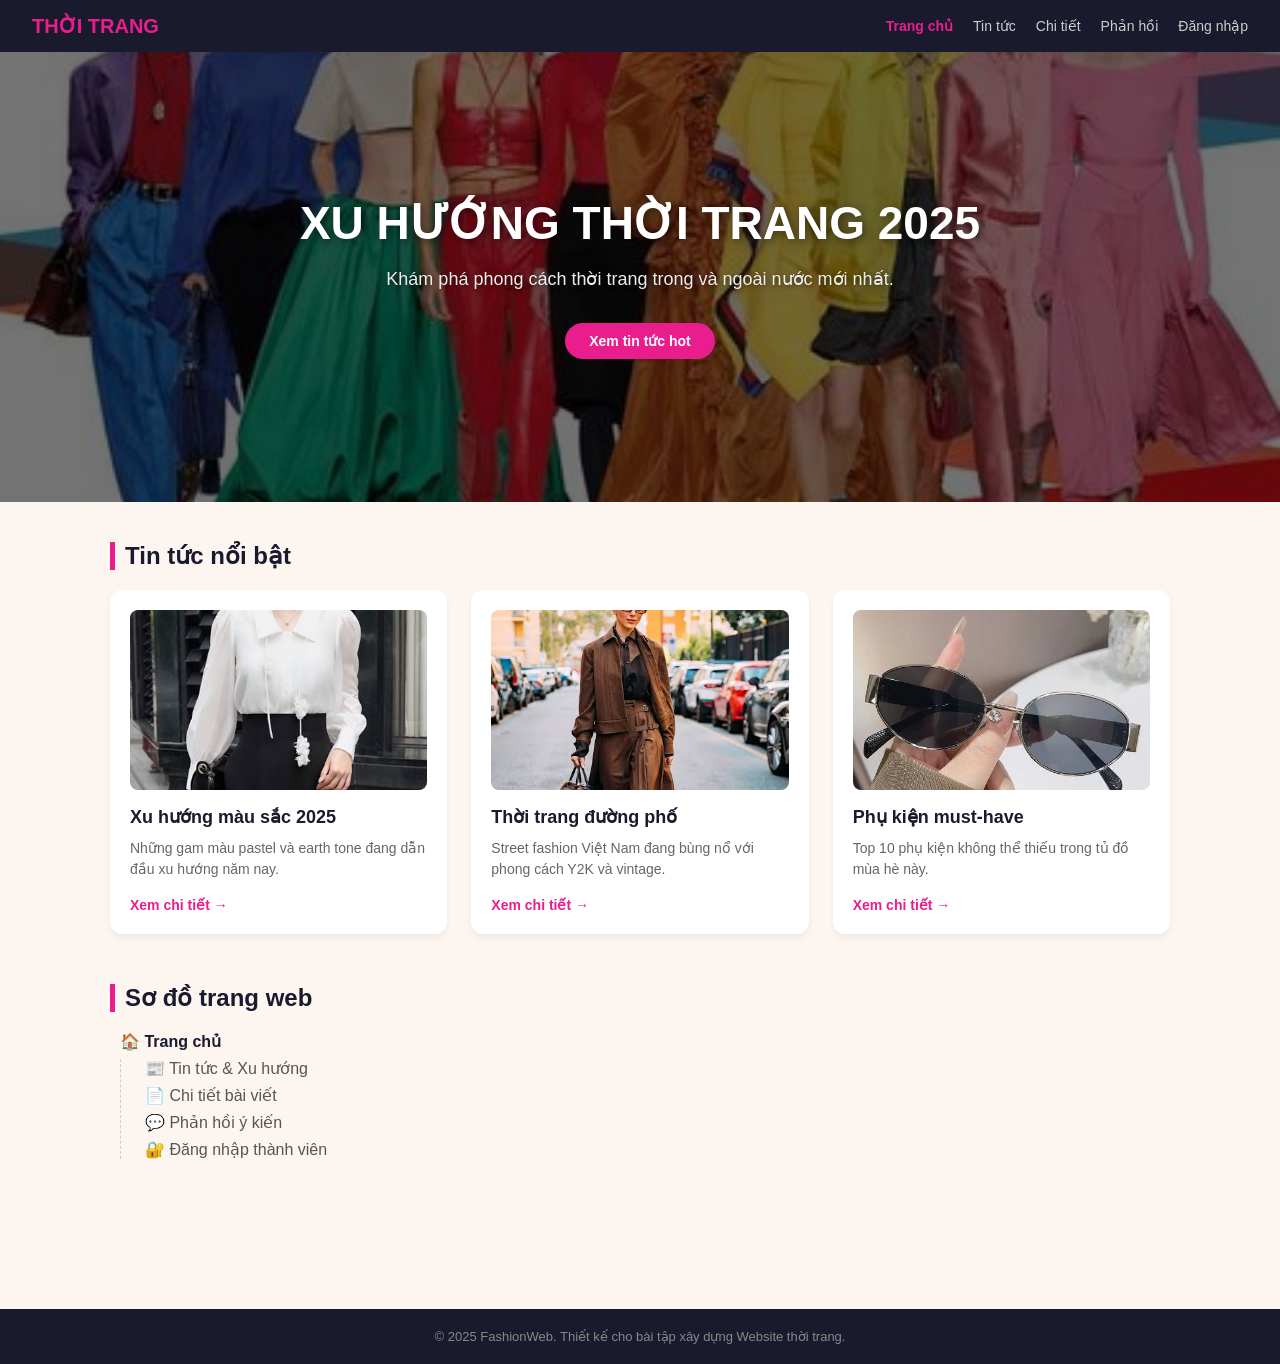
==== commit fa5f73be: "Update index.html" ====
--- a/index.html
+++ b/index.html
@@ -19,10 +19,16 @@
     </nav>
   </header>
 
-  <section class="hero">
-    <h1>Xu hướng thời trang 2025</h1>
-    <p>Khám phá phong cách thời trang trong và ngoài nước mới nhất.</p>
-    <a href="news.html" class="btn">Xem tin tức hot</a>
+ <section class="hero-container">
+    <img src="img/xuhuong.jpg" alt="Banner Thời Trang" class="hero-bg-img">
+    
+    <div class="hero-overlay">
+      <div class="hero-content">
+        <h1>Xu hướng thời trang 2025</h1>
+        <p>Khám phá phong cách thời trang trong và ngoài nước mới nhất.</p>
+        <a href="news.html" class="btn">Xem tin tức hot</a>
+      </div>
+    </div>
   </section>
 
   <main class="container">
--- a/css/style.css
+++ b/css/style.css
@@ -70,7 +70,63 @@
   color: #eee;
   text-shadow: 0 1px 2px rgba(0,0,0,0.5);
 }
-
+.hero-container {
+  position: relative;
+  width: 100%;
+  height: 450px; /* Chiều cao hiển thị của phần banner */
+  overflow: hidden;
+}
+
+/* Định dạng cho bức ảnh nằm ở HTML làm ảnh nền */
+.hero-bg-img {
+  width: 100%;
+  height: 100%;
+  object-fit: cover; /* Giúp ảnh không bị méo khi co giãn */
+  position: absolute;
+  top: 0;
+  left: 0;
+  z-index: 1;
+}
+
+/* Lớp phủ màu tối (Overlay) nằm đè lên ảnh để làm nổi bật chữ */
+.hero-overlay {
+  position: absolute;
+  top: 0;
+  left: 0;
+  width: 100%;
+  height: 100%;
+  background: rgba(0, 0, 0, 0.55); /* Màu tối mờ bao phủ lên ảnh */
+  display: flex;
+  justify-content: center;
+  align-items: center;
+  text-align: center;
+  z-index: 2; /* Nằm trên bức ảnh */
+  padding: 0 20px;
+}
+
+/* Khung chứa nội dung chữ */
+.hero-content {
+  max-width: 800px;
+}
+
+/* Định dạng tiêu đề chữ trắng */
+.hero-content h1 {
+  font-size: 46px;
+  color: #ffffff;
+  margin-bottom: 16px;
+  font-weight: bold;
+  text-transform: uppercase;
+  text-shadow: 2px 2px 8px rgba(0, 0, 0, 0.5);
+}
+
+/* Định dạng đoạn văn mô tả */
+.hero-content p {
+  font-size: 18px;
+  color: #eeeeee;
+  margin-bottom: 30px;
+  line-height: 1.5;
+  text-shadow: 1px 1px 4px rgba(0, 0, 0, 0.5);
+}
 /* Container */
 .container {
   max-width: 1100px;
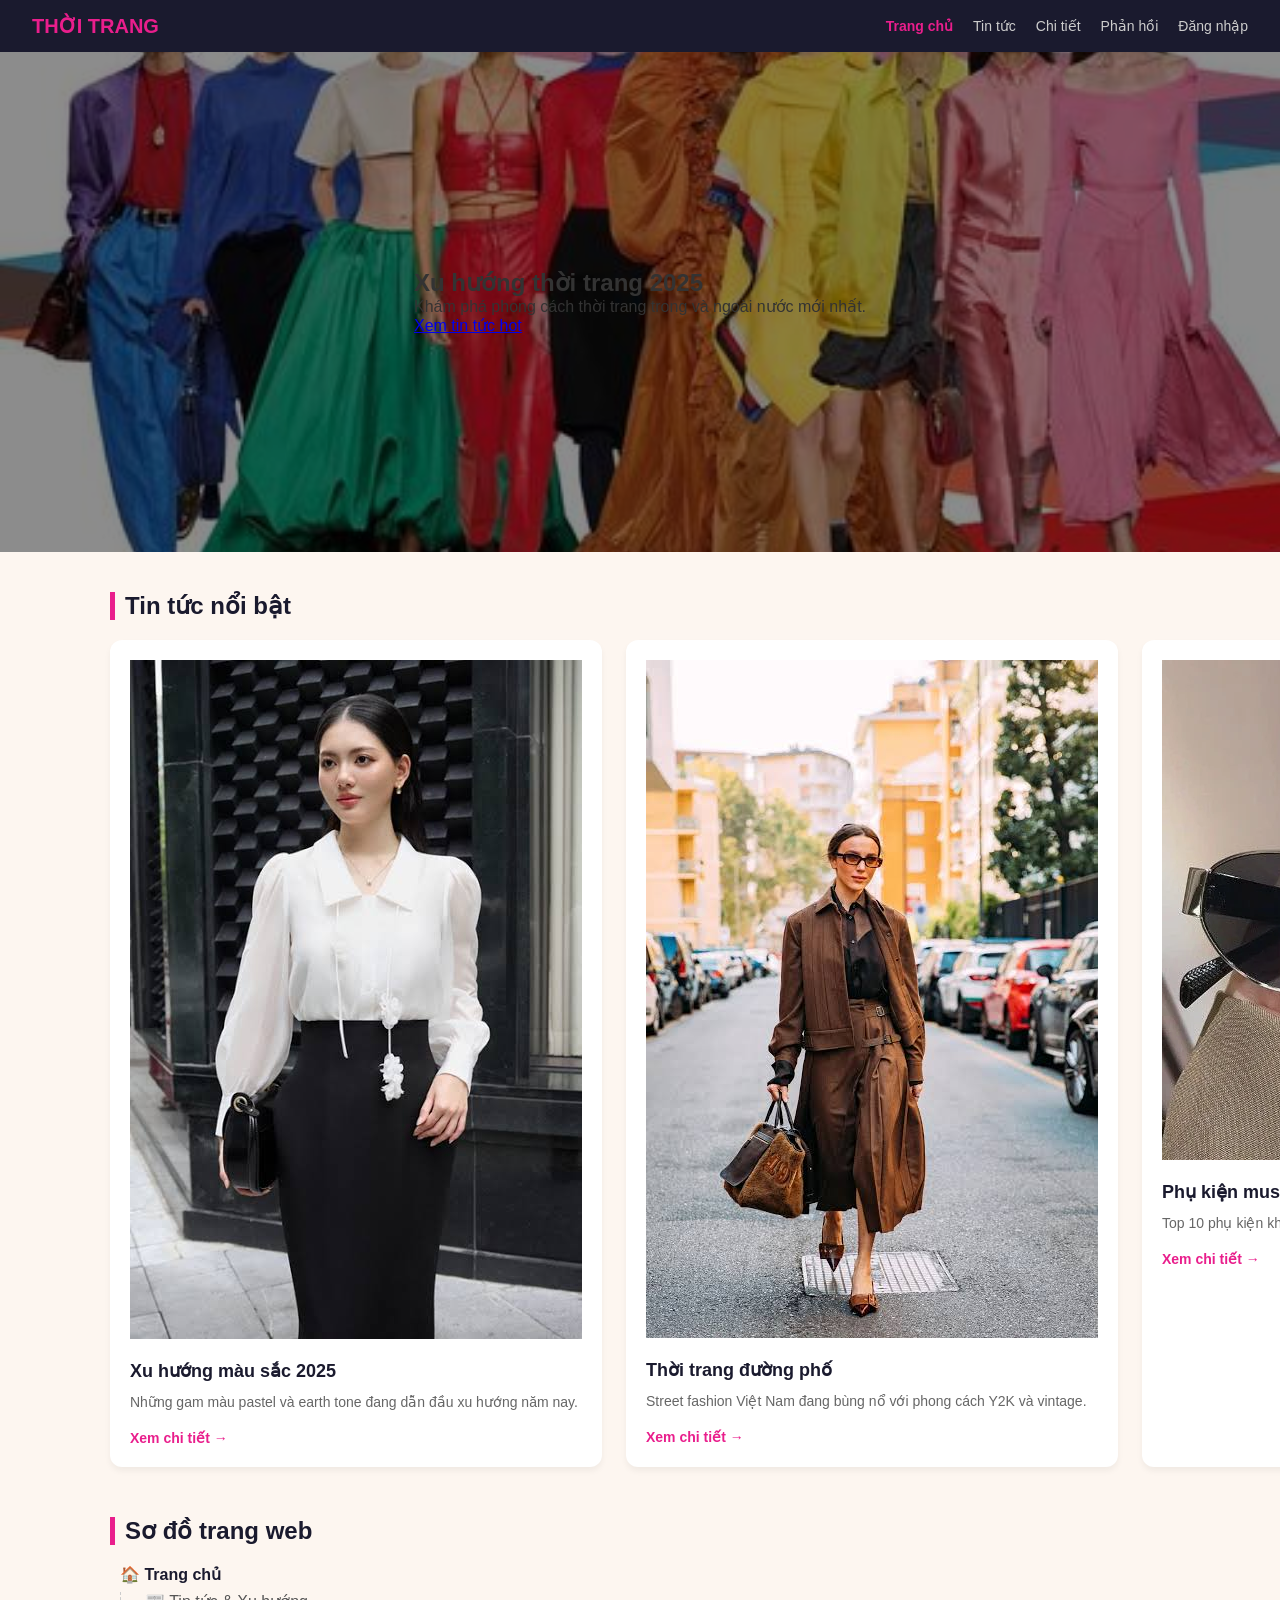
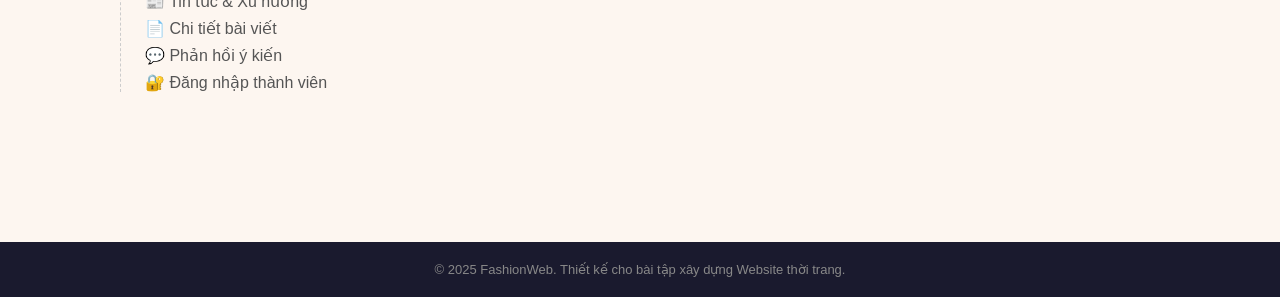
==== commit 74fdf8f3: "Update index.html" ====
--- a/index.html
+++ b/index.html
@@ -21,9 +21,8 @@
 
  <section class="hero-container">
     <img src="img/xuhuong.jpg" alt="Banner Thời Trang" class="hero-bg-img">
-    
     <div class="hero-overlay">
-      <div class="hero-content">
+      <div class="hero-box-content">
         <h1>Xu hướng thời trang 2025</h1>
         <p>Khám phá phong cách thời trang trong và ngoài nước mới nhất.</p>
         <a href="news.html" class="btn">Xem tin tức hot</a>
--- a/css/style.css
+++ b/css/style.css
@@ -47,87 +47,101 @@
   font-weight: bold;
 }
 
-/* Hero - ĐÃ SỬA: Chèn ảnh nền mờ giống trang mẫu */
-.hero {
-  background: linear-gradient(rgba(26, 26, 46, 0.75), rgba(233, 30, 140, 0.55)), url('anh-nen-banner.jpg');
-  background-size: cover;
-  background-position: center;
-  background-attachment: fixed;
-  color: #fff;
-  text-align: center;
-  padding: 120px 32px;
-}
-
-.hero h1 {
-  font-size: 42px;
-  margin-bottom: 12px;
-  text-shadow: 0 2px 4px rgba(0,0,0,0.5);
-}
-
-.hero p {
-  font-size: 18px;
-  margin-bottom: 24px;
-  color: #eee;
-  text-shadow: 0 1px 2px rgba(0,0,0,0.5);
-}
+
+
 .hero-container {
   position: relative;
   width: 100%;
-  height: 450px; /* Chiều cao hiển thị của phần banner */
+  height: 500px; /* Chiều cao hiển thị cố định của banner */
   overflow: hidden;
-}
-
-/* Định dạng cho bức ảnh nằm ở HTML làm ảnh nền */
+  display: block;
+}
+
+/* Ép bức ảnh nằm ở HTML làm ảnh nền bao phủ kín khung hình, không bị bóp méo */
 .hero-bg-img {
   width: 100%;
   height: 100%;
-  object-fit: cover; /* Giúp ảnh không bị méo khi co giãn */
+  object-fit: cover; /* Tự động co giãn thông minh không làm biến dạng ảnh */
   position: absolute;
   top: 0;
   left: 0;
   z-index: 1;
 }
 
-/* Lớp phủ màu tối (Overlay) nằm đè lên ảnh để làm nổi bật chữ */
+/* Lớp phủ mờ tối màu bao bọc lên bức ảnh để làm nền sau + Căn chữ vào giữa */
 .hero-overlay {
   position: absolute;
   top: 0;
   left: 0;
   width: 100%;
   height: 100%;
-  background: rgba(0, 0, 0, 0.55); /* Màu tối mờ bao phủ lên ảnh */
-  display: flex;
-  justify-content: center;
-  align-items: center;
-  text-align: center;
-  z-index: 2; /* Nằm trên bức ảnh */
-  padding: 0 20px;
-}
-
-/* Khung chứa nội dung chữ */
+  background: rgba(0, 0, 0, 0.45); /* Lớp phủ mờ giúp ảnh nền dịu xuống */
+  
+  /* Sử dụng hệ thống Flexbox đưa khối nội dung vào CHÍNH GIỮA tuyệt đối, chống lệch */
+  display: flex;
+  justify-content: center; /* Căn giữa theo chiều ngang */
+  align-items: center;     /* Căn giữa theo chiều dọc */
+  z-index: 2; /* Nằm đè lên trên tấm ảnh bg */
+  padding: 20px;
+  box-sizing: border-box;
+}
+
+/* Khung màu trắng mờ chứa nội dung chữ ở giữa ảnh (Glassmorphism phong cách mờ giống mẫu) */
 .hero-content {
-  max-width: 800px;
-}
-
-/* Định dạng tiêu đề chữ trắng */
+  background: rgba(255, 255, 255, 0.9); /* Nền hộp màu trắng trong suốt nhẹ */
+  backdrop-filter: blur(10px); /* Hiệu ứng làm mờ kính phía sau */
+  -webkit-backdrop-filter: blur(10px);
+  padding: 40px 30px;
+  border-radius: 16px; /* Bo tròn góc hộp mềm mại */
+  max-width: 600px; /* Chiều rộng tối đa của hộp chữ */
+  width: 100%; /* Tự động co giãn vừa vặn trên màn hình điện thoại */
+  text-align: center; /* Căn chữ bên trong luôn nằm giữa hộp */
+  box-shadow: 0 10px 30px rgba(0, 0, 0, 0.2); /* Đổ bóng khối giúp hộp nổi hẳn lên */
+  border: 1px solid rgba(255, 255, 255, 0.3);
+  box-sizing: border-box; /* Ngăn chặn padding làm nở hộp gây lệch */
+}
+
+/* Tiêu đề chữ H1 bên trong hộp */
 .hero-content h1 {
-  font-size: 46px;
-  color: #ffffff;
-  margin-bottom: 16px;
+  font-size: 36px;
+  color: #1a1a2e; /* Màu chữ tối để nổi bật trên nền trắng */
+  margin-top: 0;
+  margin-bottom: 14px;
   font-weight: bold;
   text-transform: uppercase;
-  text-shadow: 2px 2px 8px rgba(0, 0, 0, 0.5);
-}
-
-/* Định dạng đoạn văn mô tả */
+  line-height: 1.2;
+}
+
+/* Đoạn mô tả ngắn P bên trong hộp */
 .hero-content p {
-  font-size: 18px;
-  color: #eeeeee;
-  margin-bottom: 30px;
-  line-height: 1.5;
-  text-shadow: 1px 1px 4px rgba(0, 0, 0, 0.5);
-}
-/* Container */
+  font-size: 16px;
+  color: #444444; /* Màu xám đậm dễ đọc */
+  margin-top: 0;
+  margin-bottom: 25px;
+  line-height: 1.6;
+}
+
+/* Nút bấm bên trong hộp chữ */
+.hero-content .btn {
+  display: inline-block;
+  background: #e91e8c;
+  color: #fff;
+  padding: 12px 28px;
+  border-radius: 25px;
+  text-decoration: none;
+  font-size: 14px;
+  font-weight: bold;
+  transition: background 0.2s, transform 0.2s;
+  border: none;
+  cursor: pointer;
+}
+
+.hero-content .btn:hover {
+  background: #c2185b;
+  transform: scale(1.03); /* Phóng nhẹ một chút khi di chuột cực đẹp */
+}
+
+
 .container {
   max-width: 1100px;
   margin: 0 auto;
@@ -167,24 +181,10 @@
   box-shadow: 0 12px 20px rgba(0,0,0,0.1);
 }
 
-/* ĐÃ SỬA: Định dạng cho hình ảnh của Card */
 .card-img {
+  font-size: 40px;
   text-align: center;
-  margin-bottom: 16px;
-  height: 180px;
-  overflow: hidden;
-  border-radius: 8px;
-}
-
-.card-img img {
-  width: 100%;
-  height: 100%;
-  object-fit: cover;
-  transition: transform 0.3s;
-}
-
-.card:hover .card-img img {
-  transform: scale(1.05);
+  margin-bottom: 12px;
 }
 
 .card h3 {
@@ -200,25 +200,7 @@
   margin-bottom: 16px;
 }
 
-/* Buttons */
-.btn {
-  display: inline-block;
-  background: #e91e8c;
-  color: #fff;
-  padding: 10px 24px;
-  border-radius: 25px;
-  text-decoration: none;
-  font-size: 14px;
-  font-weight: bold;
-  border: none;
-  cursor: pointer;
-  transition: background 0.2s;
-}
-
-.btn:hover {
-  background: #c2185b;
-}
-
+/* Buttons chung */
 .btn-link {
   color: #e91e8c;
   text-decoration: none;
@@ -307,34 +289,27 @@
   box-shadow: 0 4px 6px rgba(0,0,0,0.05);
 }
 
-/* ĐÃ SỬA: Định dạng khối ảnh bài viết tin tức */
 .news-img {
-  width: 240px;
-  height: 160px;
+  width: 120px;
+  background: #fdf6f0;
+  font-size: 40px;
+  display: flex;
+  align-items: center;
+  justify-content: center;
   flex-shrink: 0;
-  overflow: hidden;
-}
-
-.news-img img {
-  width: 100%;
-  height: 100%;
-  object-fit: cover;
 }
 
 .news-body {
   padding: 20px;
-  display: flex;
-  flex-direction: column;
-  justify-content: center;
 }
 
 .news-tag {
-  align-self: flex-start;
+  display: inline-block;
   background: #fdf6f0;
   color: #e91e8c;
   font-size: 11px;
   font-weight: bold;
-  padding: 4px 8px;
+  padding: 2px 8px;
   border-radius: 4px;
   margin-bottom: 8px;
   text-transform: uppercase;
@@ -343,7 +318,7 @@
 .news-body h3 {
   font-size: 18px;
   color: #1a1a2e;
-  margin-bottom: 8px;
+  margin-bottom: 6px;
 }
 
 .news-body p {
@@ -373,19 +348,13 @@
   margin-bottom: 24px;
 }
 
-/* ĐÃ SỬA: Khung ảnh đại diện bài viết lớn trang Chi tiết */
 .article-img {
-  width: 100%;
-  max-height: 400px;
-  overflow: hidden;
+  background: #fdf6f0;
+  font-size: 64px;
+  text-align: center;
+  padding: 40px 0;
   border-radius: 8px;
   margin-bottom: 24px;
-}
-
-.article-img img {
-  width: 100%;
-  height: 100%;
-  object-fit: cover;
 }
 
 .article-body {
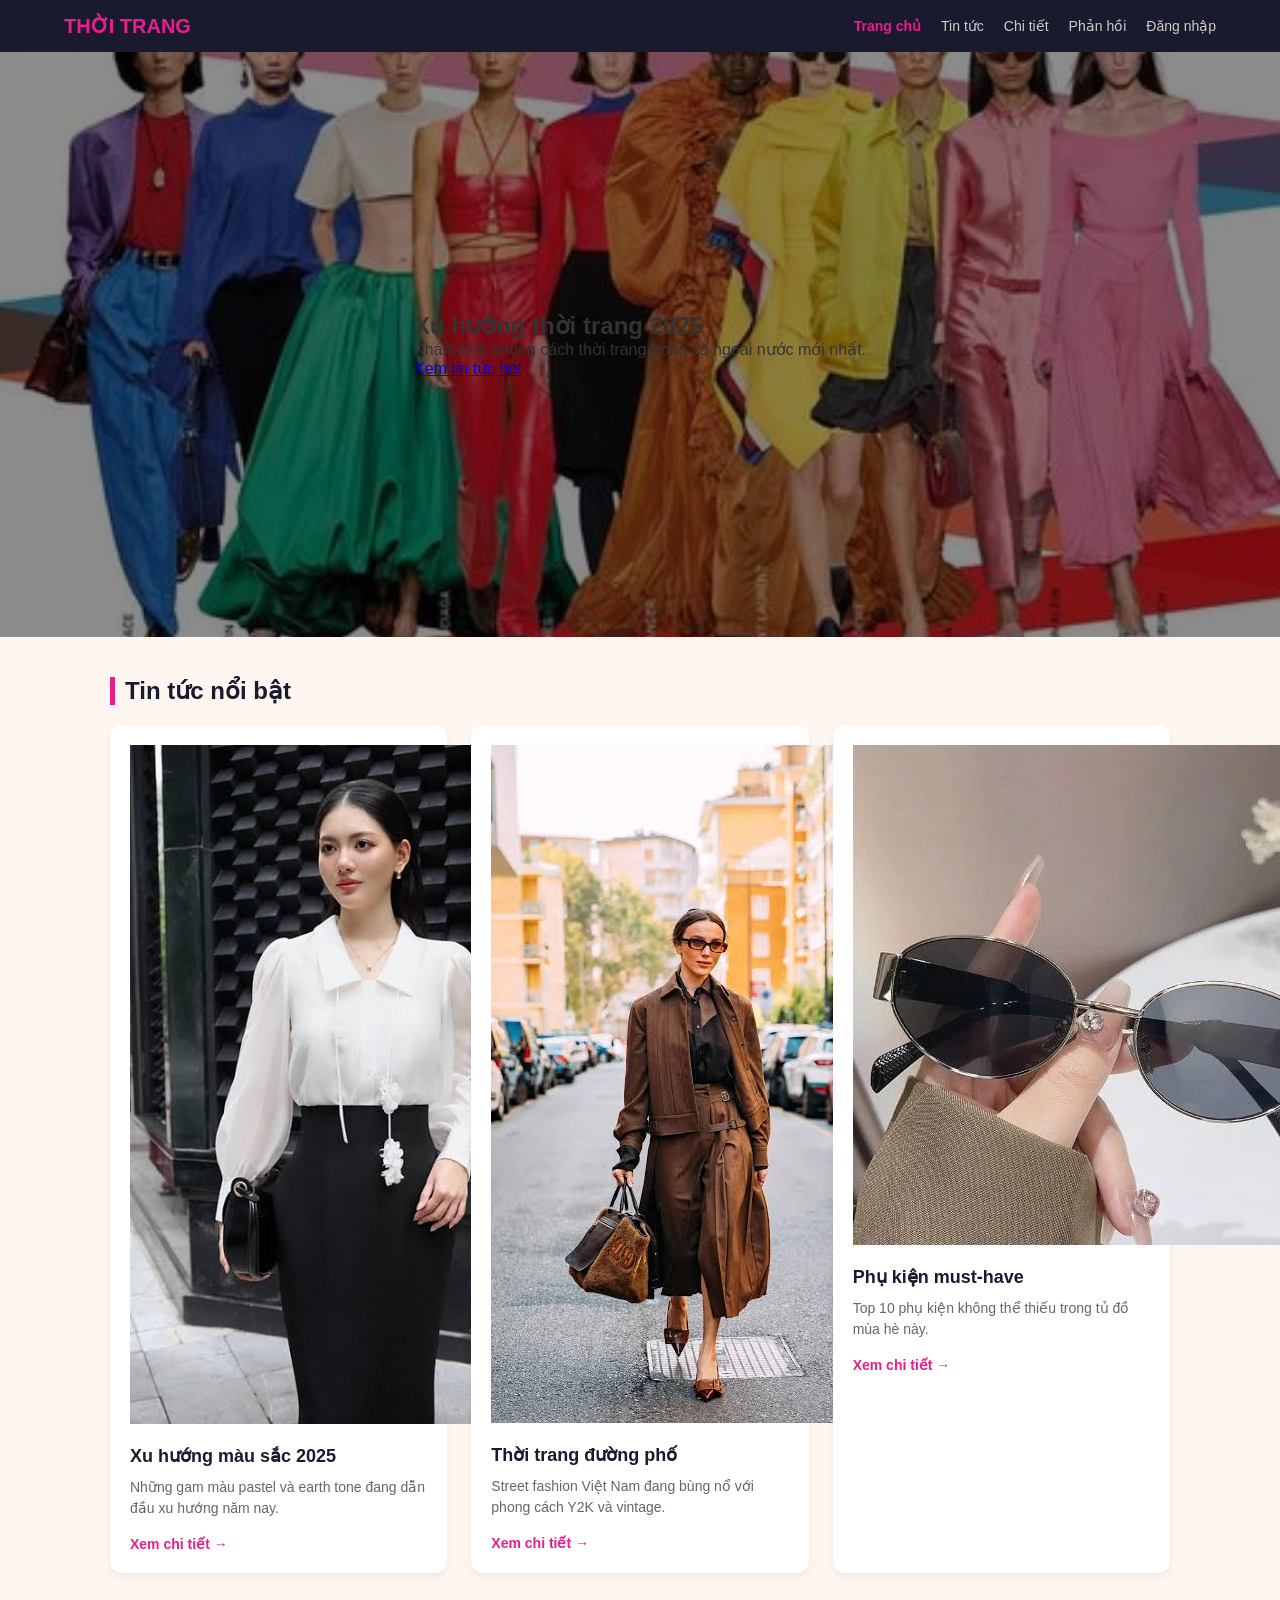
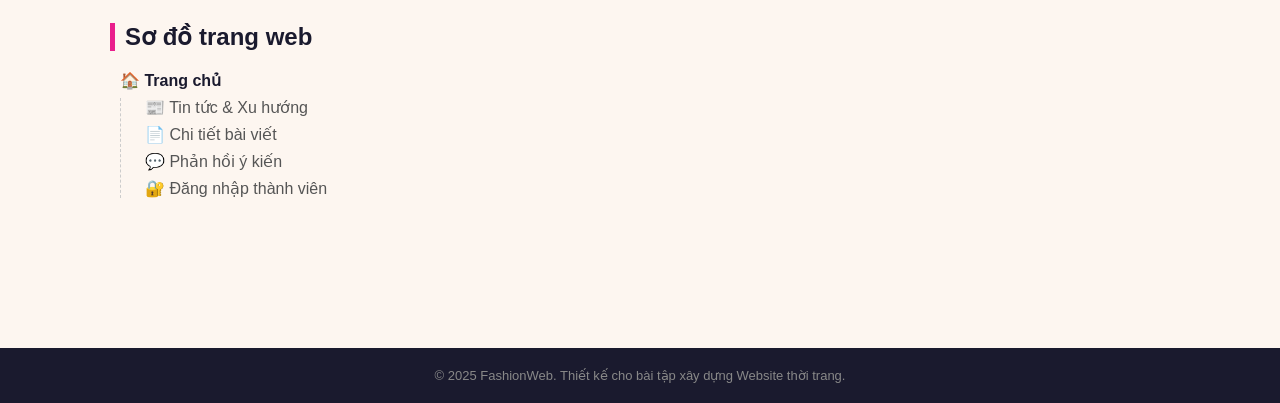
==== commit 3b5def14: "Update index.html" ====
--- a/index.html
+++ b/index.html
@@ -18,9 +18,9 @@
       <a href="login.html">Đăng nhập</a>
     </nav>
   </header>
-
- <section class="hero-container">
+<section class="hero-container">
     <img src="img/xuhuong.jpg" alt="Banner Thời Trang" class="hero-bg-img">
+    
     <div class="hero-overlay">
       <div class="hero-box-content">
         <h1>Xu hướng thời trang 2025</h1>
--- a/css/style.css
+++ b/css/style.css
@@ -1,5 +1,6 @@
+
 * {
-  box-sizing: border-box;
+  box-sizing: border-box; /* Ép border và padding không được làm nở kích thước thẻ */
   margin: 0;
   padding: 0;
 }
@@ -8,16 +9,20 @@
   font-family: Arial, sans-serif;
   background: #fdf6f0;
   color: #333;
-}
-
-/* Header */
+  overflow-x: hidden; /* Ngăn chặn vỡ khung sinh ra thanh cuộn ngang khi phóng to */
+  width: 100%;
+}
+
+
 .site-header {
   background: #1a1a2e;
   color: #fff;
-  padding: 14px 32px;
+  padding: 14px 5%; /* Dùng % để khoảng cách hai bên tự thu hẹp khi nhỏ màn hình */
   display: flex;
   justify-content: space-between;
   align-items: center;
+  flex-wrap: wrap; /* Tự động xuống dòng mượt mà nếu phóng quá to */
+  gap: 15px;
   position: sticky;
   top: 0;
   z-index: 100;
@@ -27,11 +32,13 @@
   font-size: 20px;
   font-weight: bold;
   color: #e91e8c;
+  white-space: nowrap;
 }
 
 .main-nav {
   display: flex;
   gap: 20px;
+  flex-wrap: wrap; /* Giúp các nút menu không bị tràn ra ngoài màn hình */
 }
 
 .main-nav a {
@@ -39,6 +46,7 @@
   text-decoration: none;
   font-size: 14px;
   transition: color 0.2s;
+  white-space: nowrap;
 }
 
 .main-nav a:hover,
@@ -47,81 +55,72 @@
   font-weight: bold;
 }
 
-
-
 .hero-container {
   position: relative;
   width: 100%;
-  height: 500px; /* Chiều cao hiển thị cố định của banner */
+  height: 65vh; /* Sử dụng vh (chiều cao màn hình) thay vì px để tự co giãn theo trình duyệt */
+  min-height: 400px; /* Chiều cao tối thiểu để không bị bóp quá nhỏ trên điện thoại */
   overflow: hidden;
   display: block;
 }
 
-/* Ép bức ảnh nằm ở HTML làm ảnh nền bao phủ kín khung hình, không bị bóp méo */
+/* Ảnh nền bám chặt 100% khung cha */
 .hero-bg-img {
   width: 100%;
   height: 100%;
-  object-fit: cover; /* Tự động co giãn thông minh không làm biến dạng ảnh */
+  object-fit: cover; /* Giữ nguyên tỷ lệ ảnh đẹp, không méo hình khi co giãn */
   position: absolute;
   top: 0;
   left: 0;
   z-index: 1;
 }
 
-/* Lớp phủ mờ tối màu bao bọc lên bức ảnh để làm nền sau + Căn chữ vào giữa */
+/* Lớp phủ mờ tối màu + Hệ thống Flexbox khóa chặt tâm giữa */
 .hero-overlay {
   position: absolute;
   top: 0;
   left: 0;
   width: 100%;
   height: 100%;
-  background: rgba(0, 0, 0, 0.45); /* Lớp phủ mờ giúp ảnh nền dịu xuống */
+  background: rgba(0, 0, 0, 0.45);
   
-  /* Sử dụng hệ thống Flexbox đưa khối nội dung vào CHÍNH GIỮA tuyệt đối, chống lệch */
-  display: flex;
-  justify-content: center; /* Căn giữa theo chiều ngang */
-  align-items: center;     /* Căn giữa theo chiều dọc */
-  z-index: 2; /* Nằm đè lên trên tấm ảnh bg */
+  display: flex;
+  justify-content: center; /* Luôn căn giữa hộp chữ theo chiều ngang */
+  align-items: center;     /* Luôn căn giữa hộp chữ theo chiều dọc */
+  z-index: 2;
   padding: 20px;
-  box-sizing: border-box;
-}
-
-/* Khung màu trắng mờ chứa nội dung chữ ở giữa ảnh (Glassmorphism phong cách mờ giống mẫu) */
+}
+
+/* Khung hộp nội dung trắng mờ tự động co giãn thông minh */
 .hero-content {
-  background: rgba(255, 255, 255, 0.9); /* Nền hộp màu trắng trong suốt nhẹ */
-  backdrop-filter: blur(10px); /* Hiệu ứng làm mờ kính phía sau */
+  background: rgba(255, 255, 255, 0.9);
+  backdrop-filter: blur(10px);
   -webkit-backdrop-filter: blur(10px);
   padding: 40px 30px;
-  border-radius: 16px; /* Bo tròn góc hộp mềm mại */
-  max-width: 600px; /* Chiều rộng tối đa của hộp chữ */
-  width: 100%; /* Tự động co giãn vừa vặn trên màn hình điện thoại */
-  text-align: center; /* Căn chữ bên trong luôn nằm giữa hộp */
-  box-shadow: 0 10px 30px rgba(0, 0, 0, 0.2); /* Đổ bóng khối giúp hộp nổi hẳn lên */
+  border-radius: 16px;
+  max-width: 600px; /* Giới hạn độ rộng tối đa để chữ không bị bè ra quá dài */
+  width: 90%;       /* Chiếm 90% chiều rộng màn hình nếu ở giao diện nhỏ/phóng to */
+  text-align: center;
+  box-shadow: 0 10px 30px rgba(0, 0, 0, 0.2);
   border: 1px solid rgba(255, 255, 255, 0.3);
-  box-sizing: border-box; /* Ngăn chặn padding làm nở hộp gây lệch */
-}
-
-/* Tiêu đề chữ H1 bên trong hộp */
+}
+
 .hero-content h1 {
-  font-size: 36px;
-  color: #1a1a2e; /* Màu chữ tối để nổi bật trên nền trắng */
-  margin-top: 0;
+  font-size: clamp(24px, 4vw, 36px); /* Kích thước chữ tự động to nhỏ theo tỷ lệ màn hình */
+  color: #1a1a2e;
   margin-bottom: 14px;
   font-weight: bold;
   text-transform: uppercase;
   line-height: 1.2;
 }
 
-/* Đoạn mô tả ngắn P bên trong hộp */
 .hero-content p {
-  font-size: 16px;
-  color: #444444; /* Màu xám đậm dễ đọc */
-  margin-top: 0;
+  font-size: clamp(14px, 2vw, 16px); /* Tự động điều chỉnh kích thước đoạn văn */
+  color: #444444;
   margin-bottom: 25px;
   line-height: 1.6;
 }
 
-/* Nút bấm bên trong hộp chữ */
 .hero-content .btn {
   display: inline-block;
   background: #e91e8c;
@@ -131,24 +130,24 @@
   text-decoration: none;
   font-size: 14px;
   font-weight: bold;
-  transition: background 0.2s, transform 0.2s;
+  transition: all 0.2s;
   border: none;
   cursor: pointer;
 }
 
 .hero-content .btn:hover {
   background: #c2185b;
-  transform: scale(1.03); /* Phóng nhẹ một chút khi di chuột cực đẹp */
-}
-
-
+  transform: scale(1.03);
+}
+
+/* Container thân trang */
 .container {
   max-width: 1100px;
+  width: 100%;
   margin: 0 auto;
   padding: 40px 20px;
 }
 
-/* Sections */
 .section {
   margin-bottom: 50px;
 }
@@ -161,10 +160,10 @@
   padding-left: 10px;
 }
 
-/* Cards Grid */
+/* Khung lưới 3 cột - Tự động chuyển thành 2 cột hoặc 1 cột khi phóng to/thu nhỏ màn hình */
 .card-grid {
   display: grid;
-  grid-template-columns: repeat(3, 1fr);
+  grid-template-columns: repeat(auto-fit, minmax(280px, 1fr)); /* Chống méo lệch thẻ */
   gap: 24px;
 }
 
@@ -200,7 +199,6 @@
   margin-bottom: 16px;
 }
 
-/* Buttons chung */
 .btn-link {
   color: #e91e8c;
   text-decoration: none;
@@ -256,6 +254,7 @@
   justify-content: center;
   gap: 12px;
   margin-bottom: 40px;
+  flex-wrap: wrap;
 }
 
 .filter-btn {
@@ -287,10 +286,12 @@
   border-radius: 12px;
   overflow: hidden;
   box-shadow: 0 4px 6px rgba(0,0,0,0.05);
+  flex-wrap: wrap; /* Tự động xuống dòng ảnh/chữ khi zoom to màn hình */
 }
 
 .news-img {
   width: 120px;
+  min-height: 120px;
   background: #fdf6f0;
   font-size: 40px;
   display: flex;
@@ -301,6 +302,8 @@
 
 .news-body {
   padding: 20px;
+  flex: 1;
+  min-width: 250px;
 }
 
 .news-tag {
@@ -315,107 +318,27 @@
   text-transform: uppercase;
 }
 
-.news-body h3 {
-  font-size: 18px;
-  color: #1a1a2e;
-  margin-bottom: 6px;
-}
-
-.news-body p {
-  font-size: 14px;
-  color: #666;
-  margin-bottom: 12px;
-  line-height: 1.4;
-}
-
 /* Detail Page */
 .article {
   background: #fff;
-  padding: 32px;
+  padding: clamp(15px, 5vw, 32px);
   border-radius: 12px;
   box-shadow: 0 4px 6px rgba(0,0,0,0.05);
 }
 
 .article-title {
-  font-size: 32px;
+  font-size: clamp(22px, 5vw, 32px);
   color: #1a1a2e;
   margin-bottom: 10px;
-}
-
-.article-meta {
-  font-size: 13px;
-  color: #888;
-  margin-bottom: 24px;
-}
-
-.article-img {
-  background: #fdf6f0;
-  font-size: 64px;
-  text-align: center;
-  padding: 40px 0;
-  border-radius: 8px;
-  margin-bottom: 24px;
-}
-
-.article-body {
-  font-size: 16px;
-  line-height: 1.6;
-  color: #444;
-}
-
-.article-body p {
-  margin-bottom: 16px;
-}
-
-.article-body h2 {
-  font-size: 20px;
-  color: #1a1a2e;
-  margin: 24px 0 12px 0;
-}
-
-.article-related {
-  margin-top: 40px;
-  padding-top: 24px;
-  border-top: 1px solid #eee;
-}
-
-.article-related h3 {
-  font-size: 18px;
-  margin-bottom: 12px;
-}
-
-.article-related ul {
-  list-style: none;
-}
-
-.article-related li {
-  margin: 8px 0;
-}
-
-.article-related a {
-  color: #444;
-  text-decoration: none;
-  font-size: 14px;
-}
-
-.article-related a:hover {
-  color: #e91e8c;
-  text-decoration: underline;
-}
-
-.article-actions {
-  margin-top: 30px;
-  display: flex;
-  gap: 16px;
 }
 
 /* Comment Page */
 .comment-wrapper {
   display: grid;
-  grid-template-columns: 1fr 1fr;
+  grid-template-columns: repeat(auto-fit, minmax(300px, 1fr)); /* Đổi sang Grid co giãn thông minh */
   gap: 40px;
   background: #fff;
-  padding: 32px;
+  padding: clamp(15px, 4vw, 32px);
   border-radius: 12px;
   box-shadow: 0 4px 6px rgba(0,0,0,0.05);
 }
@@ -426,16 +349,7 @@
   gap: 14px;
 }
 
-.comment-form label {
-  font-size: 14px;
-  font-weight: bold;
-  color: #1a1a2e;
-}
-
-.comment-form input[type="text"],
-.comment-form input[type="email"],
-.comment-form select,
-.comment-form textarea {
+.comment-form input, .comment-form select, .comment-form textarea {
   padding: 10px;
   border: 1px solid #ddd;
   border-radius: 6px;
@@ -443,119 +357,15 @@
   width: 100%;
 }
 
-#formMsg {
-  font-size: 13px;
-  font-weight: bold;
-}
-
-.comment-list h3 {
-  margin-bottom: 16px;
-  color: #1a1a2e;
-}
-
-.comment-item {
-  background: #fdf6f0;
-  padding: 14px;
-  border-radius: 8px;
-  margin-bottom: 12px;
-  border-left: 4px solid #1a1a2e;
-}
-
-.comment-author {
-  font-weight: bold;
-  font-size: 14px;
-  margin-bottom: 4px;
-}
-
-.comment-topic {
-  font-size: 12px;
-  color: #e91e8c;
-  margin-bottom: 6px;
-}
-
-.comment-text {
-  font-size: 14px;
-  line-height: 1.4;
-}
-
 /* Login Page */
 .login-box {
   max-width: 450px;
+  width: 90%;
   margin: 40px auto;
   background: #fff;
   padding: 40px 32px;
   border-radius: 12px;
   box-shadow: 0 4px 10px rgba(0,0,0,0.08);
-  text-align: center;
-}
-
-.login-box h1 {
-  font-size: 24px;
-  color: #1a1a2e;
-  margin-bottom: 10px;
-}
-
-.login-box p {
-  font-size: 14px;
-  color: #666;
-  margin-bottom: 30px;
-}
-
-.login-form {
-  display: flex;
-  flex-direction: column;
-  gap: 16px;
-  text-align: left;
-}
-
-.login-form label {
-  font-size: 13px;
-  font-weight: bold;
-  color: #1a1a2e;
-}
-
-.login-form input[type="text"],
-.login-form input[type="password"] {
-  padding: 10px 12px;
-  border: 1px solid #ddd;
-  border-radius: 8px;
-  font-size: 14px;
-  width: 100%;
-}
-
-.login-options {
-  display: flex;
-  justify-content: space-between;
-  align-items: center;
-  font-size: 13px;
-}
-
-.login-options a {
-  color: #e91e8c;
-  text-decoration: none;
-}
-
-.login-form input[type="submit"] {
-  background: #e91e8c;
-  color: #fff;
-  border: none;
-  padding: 12px;
-  border-radius: 8px;
-  font-size: 15px;
-  font-weight: bold;
-  cursor: pointer;
-  width: 100%;
-  transition: background 0.2s;
-}
-
-.login-form input[type="submit"]:hover {
-  background: #c2185b;
-}
-
-#loginMsg {
-  font-size: 13px;
-  font-weight: bold;
-  text-align: center;
 }
 
 /* Footer */
@@ -566,4 +376,5 @@
   padding: 20px;
   font-size: 13px;
   margin-top: 60px;
-}
+  width: 100%;
+}
